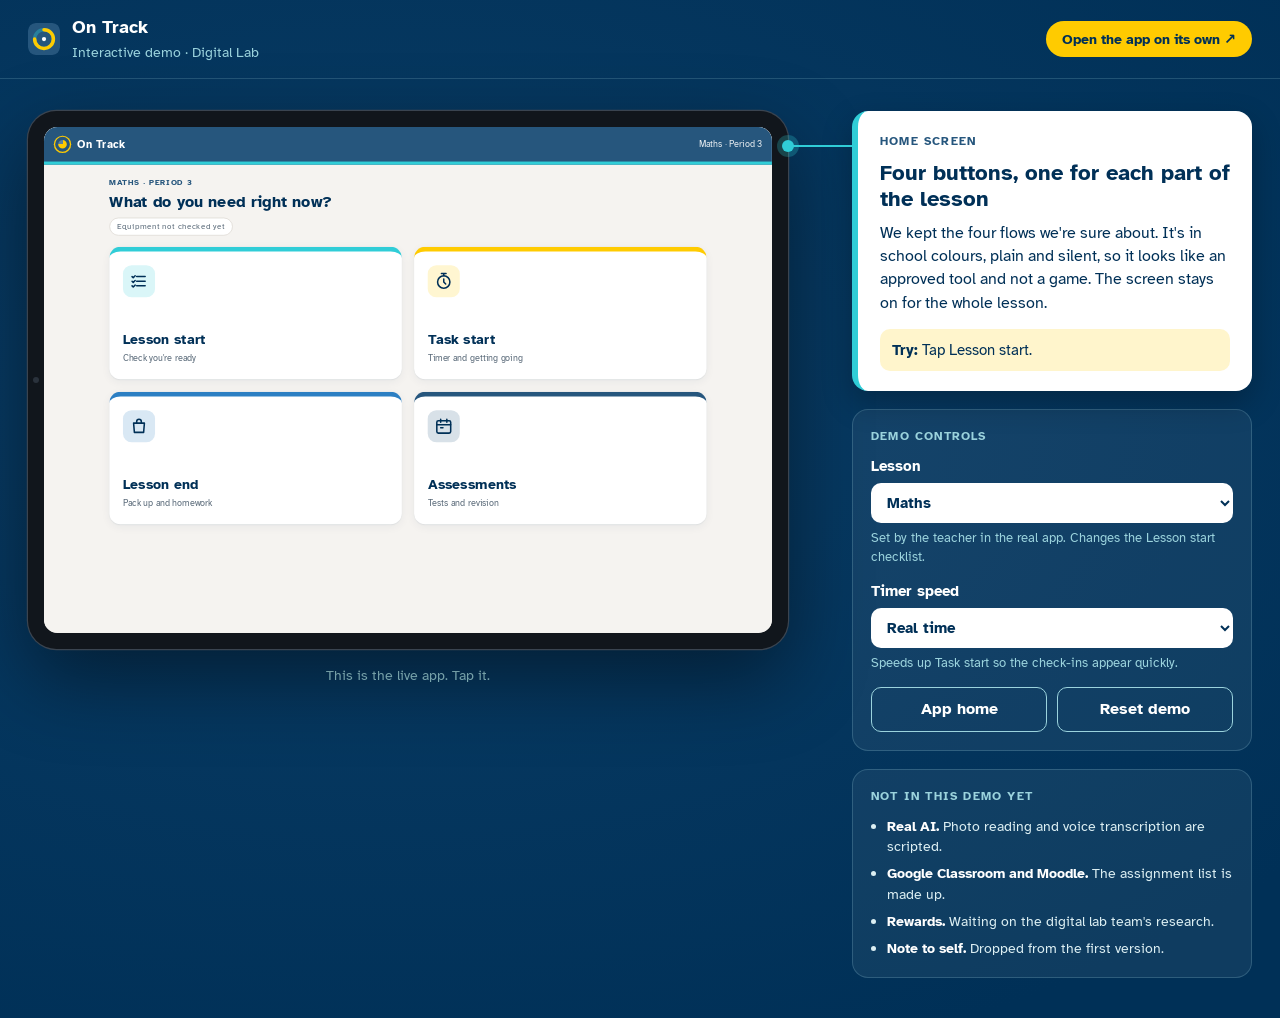
==== index.html @ 030838c4 "Presenter page: app on a landscape iPad with demo notes alongside Move the app to app/. The root pag" ====
<!doctype html>
<html lang="en">
<head>
  <meta charset="utf-8">
  <meta name="viewport" content="width=device-width, initial-scale=1">
  <title>On Track Demo</title>
  <meta name="description" content="Interactive demo of On Track, a classroom companion for students with executive function difficulties.">
  <meta name="theme-color" content="#003057">
  <link rel="icon" href="app/assets/icon.svg" type="image/svg+xml">
  <link rel="preconnect" href="https://fonts.googleapis.com">
  <link rel="preconnect" href="https://fonts.gstatic.com" crossorigin>
  <link href="https://fonts.googleapis.com/css2?family=Atkinson+Hyperlegible:wght@400;700&display=swap" rel="stylesheet">
  <link rel="stylesheet" href="demo.css">
</head>
<body>
  <header class="bar">
    <div class="bar-title">
      <img src="app/assets/icon.svg" alt="" width="32" height="32">
      <div>
        <strong>On Track</strong>
        <span>Interactive demo · Digital Lab</span>
      </div>
    </div>
    <a class="bar-link" href="app/" target="_blank" rel="noopener">Open the app on its own ↗</a>
  </header>

  <main class="stage">
    <section class="device-col" aria-label="The app, running on an iPad">
      <div class="ipad" id="ipad">
        <span class="ipad-cam" aria-hidden="true"></span>
        <div class="ipad-screen">
          <iframe id="app" src="app/" title="On Track app"></iframe>
        </div>
      </div>
      <p class="device-caption">This is the live app. Tap it.</p>
    </section>

    <aside class="panel" aria-label="Demo notes">
      <section class="callout" id="callout" aria-live="polite">
        <p class="callout-kicker" id="calloutKicker">Home</p>
        <h2 id="calloutTitle">Four buttons</h2>
        <p id="calloutBody"></p>
        <p class="callout-try" id="calloutTry" hidden><b>Try:</b> <span></span></p>
      </section>

      <section class="flow" id="flow" hidden>
        <p class="panel-label" id="flowLabel">Flow</p>
        <ol id="flowSteps"></ol>
      </section>

      <section class="controls">
        <p class="panel-label">Demo controls</p>
        <label>Lesson
          <select id="ctlSubject">
            <option value="maths">Maths</option>
            <option value="physics">Physics</option>
            <option value="geography">Geography</option>
          </select>
          <small>Set by the teacher in the real app. Changes the Lesson start checklist.</small>
        </label>
        <label>Timer speed
          <select id="ctlSpeed">
            <option value="1">Real time</option>
            <option value="10">10× faster</option>
            <option value="60">60× faster</option>
          </select>
          <small>Speeds up Task start so the check-ins appear quickly.</small>
        </label>
        <div class="ctl-btns">
          <button id="ctlHome">App home</button>
          <button id="ctlReset">Reset demo</button>
        </div>
      </section>

      <section class="out">
        <p class="panel-label">Not in this demo yet</p>
        <ul>
          <li><b>Real AI.</b> Photo reading and voice transcription are scripted.</li>
          <li><b>Google Classroom and Moodle.</b> The assignment list is made up.</li>
          <li><b>Rewards.</b> Waiting on the digital lab team's research.</li>
          <li><b>Note to self.</b> Dropped from the first version.</li>
        </ul>
      </section>
    </aside>
  </main>

  <script src="demo.js"></script>
</body>
</html>
---- demo.css ----
/* Presenter page: the iPad holds the app; everything else is demo info. */
:root {
  --teal: #30CDD7;
  --teal-light: #9BD3DD;
  --stone: #D7D2CB;
  --taupe: #A59C94;
  --navy: #003057;
  --blue: #26567D;
  --yellow: #FFCB00;

  --stage: #003057;
  --stage-2: #0A3D66;
  --card: #FFFFFF;
  --ink: #003057;
  --ink-muted: #4F6375;
  --on-stage: #FFFFFF;
  --on-stage-muted: #9BD3DD;

  /* iPad (landscape, 11") logical screen size */
  --screen-w: 1180;
  --screen-h: 820;
  --bezel: 26;
  --k: .6; /* scale, set by demo.js */
  --font: "Atkinson Hyperlegible", system-ui, -apple-system, "Segoe UI", sans-serif;
}

* { box-sizing: border-box; }
html, body { margin: 0; }
body {
  min-height: 100dvh;
  font-family: var(--font);
  background: radial-gradient(1200px 700px at 30% 40%, var(--stage-2), var(--stage));
  color: var(--on-stage);
  line-height: 1.45;
}
button, select { font: inherit; }

/* ---------- Top bar ---------- */
.bar {
  display: flex; align-items: center; justify-content: space-between; gap: 16px; flex-wrap: wrap;
  padding: 14px 28px;
  border-bottom: 1px solid rgba(155, 211, 221, .2);
}
.bar-title { display: flex; align-items: center; gap: 12px; }
.bar-title img { border-radius: 8px; }
.bar-title strong { display: block; font-size: 1.15rem; }
.bar-title span { font-size: .85rem; color: var(--on-stage-muted); }
.bar-link {
  color: var(--navy); background: var(--yellow); text-decoration: none; font-weight: 700;
  padding: 8px 16px; border-radius: 999px; font-size: .9rem;
}
.bar-link:focus-visible { outline: 3px solid var(--teal); outline-offset: 2px; }

/* ---------- Stage layout ---------- */
.stage {
  display: grid;
  grid-template-columns: minmax(0, 1fr) minmax(320px, 400px);
  gap: 64px;
  align-items: start;
  padding: 32px 28px 40px;
  max-width: 1720px;
  margin: 0 auto;
}

/* ---------- iPad ---------- */
.device-col { min-width: 0; display: grid; justify-items: center; }
.ipad {
  position: relative;
  width: calc((var(--screen-w) + 2 * var(--bezel)) * var(--k) * 1px);
  height: calc((var(--screen-h) + 2 * var(--bezel)) * var(--k) * 1px);
  padding: calc(var(--bezel) * var(--k) * 1px);
  background: #11161C;
  border-radius: calc(46 * var(--k) * 1px);
  box-shadow:
    0 0 0 calc(2 * var(--k) * 1px) #3A4450,
    0 30px 80px rgba(0, 0, 0, .45);
}
.ipad-cam {
  position: absolute; left: calc(var(--bezel) * var(--k) * .5px - 3px); top: 50%;
  width: 6px; height: 6px; margin-top: -3px; border-radius: 50%; background: #2A323C;
}
.ipad-screen {
  width: calc(var(--screen-w) * var(--k) * 1px);
  height: calc(var(--screen-h) * var(--k) * 1px);
  border-radius: calc(22 * var(--k) * 1px);
  overflow: hidden;
  background: #F5F3F0;
}
.ipad-screen iframe {
  display: block; border: 0;
  width: calc(var(--screen-w) * 1px);
  height: calc(var(--screen-h) * 1px);
  transform: scale(var(--k));
  transform-origin: 0 0;
}
.device-caption { margin: 16px 0 0; font-size: .9rem; color: var(--on-stage-muted); }

/* ---------- Panel ---------- */
.panel { display: grid; gap: 18px; min-width: 0; }
.panel-label {
  margin: 0 0 10px; font-size: .75rem; font-weight: 700; letter-spacing: .1em; text-transform: uppercase;
  color: var(--on-stage-muted);
}

/* The callout points back at the iPad */
.callout {
  position: relative;
  background: var(--card); color: var(--ink);
  border-radius: 16px; padding: 22px 22px 20px;
  border-left: 6px solid var(--teal);
  box-shadow: 0 12px 30px rgba(0, 0, 0, .25);
}
.callout::before {          /* connector line into the gap */
  content: ""; position: absolute; top: 34px; left: -70px; width: 64px; height: 2px;
  background: var(--teal);
}
.callout::after {           /* dot at the iPad end */
  content: ""; position: absolute; top: 29px; left: -76px; width: 12px; height: 12px; border-radius: 50%;
  background: var(--teal); box-shadow: 0 0 0 5px rgba(48, 205, 215, .25);
}
.callout.changed { animation: pop .35s ease; }
@keyframes pop { from { opacity: .3; transform: translateX(8px); } }
.callout-kicker {
  margin: 0 0 6px; font-size: .75rem; font-weight: 700; letter-spacing: .1em; text-transform: uppercase; color: var(--blue);
}
.callout h2 { margin: 0 0 10px; font-size: 1.35rem; line-height: 1.2; }
.callout p { margin: 0 0 10px; }
.callout p:last-child { margin-bottom: 0; }
.callout-try {
  margin-top: 14px !important; padding: 10px 12px; border-radius: 10px;
  background: #FFF5CC; font-size: .95rem;
}

.flow ol { list-style: none; margin: 0; padding: 0; display: grid; gap: 4px; counter-reset: s; }
.flow li {
  counter-increment: s;
  display: flex; align-items: center; gap: 10px;
  padding: 6px 10px; border-radius: 8px; font-size: .92rem; color: var(--on-stage-muted);
}
.flow li::before {
  content: counter(s); flex: none; width: 22px; height: 22px; border-radius: 50%;
  display: grid; place-items: center; font-size: .75rem; font-weight: 700;
  border: 1.5px solid currentColor;
}
.flow li.done { color: rgba(255, 255, 255, .55); }
.flow li.on { background: rgba(48, 205, 215, .16); color: #fff; font-weight: 700; }
.flow li.on::before { background: var(--teal); border-color: var(--teal); color: var(--navy); }

.controls, .out {
  background: rgba(255, 255, 255, .06); border: 1px solid rgba(155, 211, 221, .22);
  border-radius: 16px; padding: 18px;
}
.controls label { display: grid; gap: 6px; margin-bottom: 14px; font-weight: 700; font-size: .95rem; }
.controls small { font-weight: 400; color: var(--on-stage-muted); font-size: .8rem; }
.controls select {
  padding: 10px 12px; border-radius: 10px; border: 0; background: #fff; color: var(--ink);
}
.ctl-btns { display: grid; grid-template-columns: 1fr 1fr; gap: 10px; }
.ctl-btns button {
  padding: 10px; border-radius: 10px; border: 1.5px solid var(--teal-light);
  background: transparent; color: #fff; font-weight: 700; cursor: pointer;
}
.ctl-btns button:hover { background: rgba(255, 255, 255, .08); }
.controls select:focus-visible, .ctl-btns button:focus-visible { outline: 3px solid var(--yellow); outline-offset: 2px; }

.out ul { margin: 0; padding-left: 1.1em; display: grid; gap: 6px; font-size: .9rem; color: #DCEFF3; }
.out b { color: #fff; }

/* ---------- Narrow screens: stack ---------- */
@media (max-width: 1100px) {
  .stage { grid-template-columns: minmax(0, 1fr); gap: 28px; padding: 20px 16px 32px; }
  .callout::before, .callout::after { display: none; }
  .bar { padding: 12px 16px; }
}
@media (prefers-reduced-motion: reduce) {
  .callout.changed { animation: none; }
}
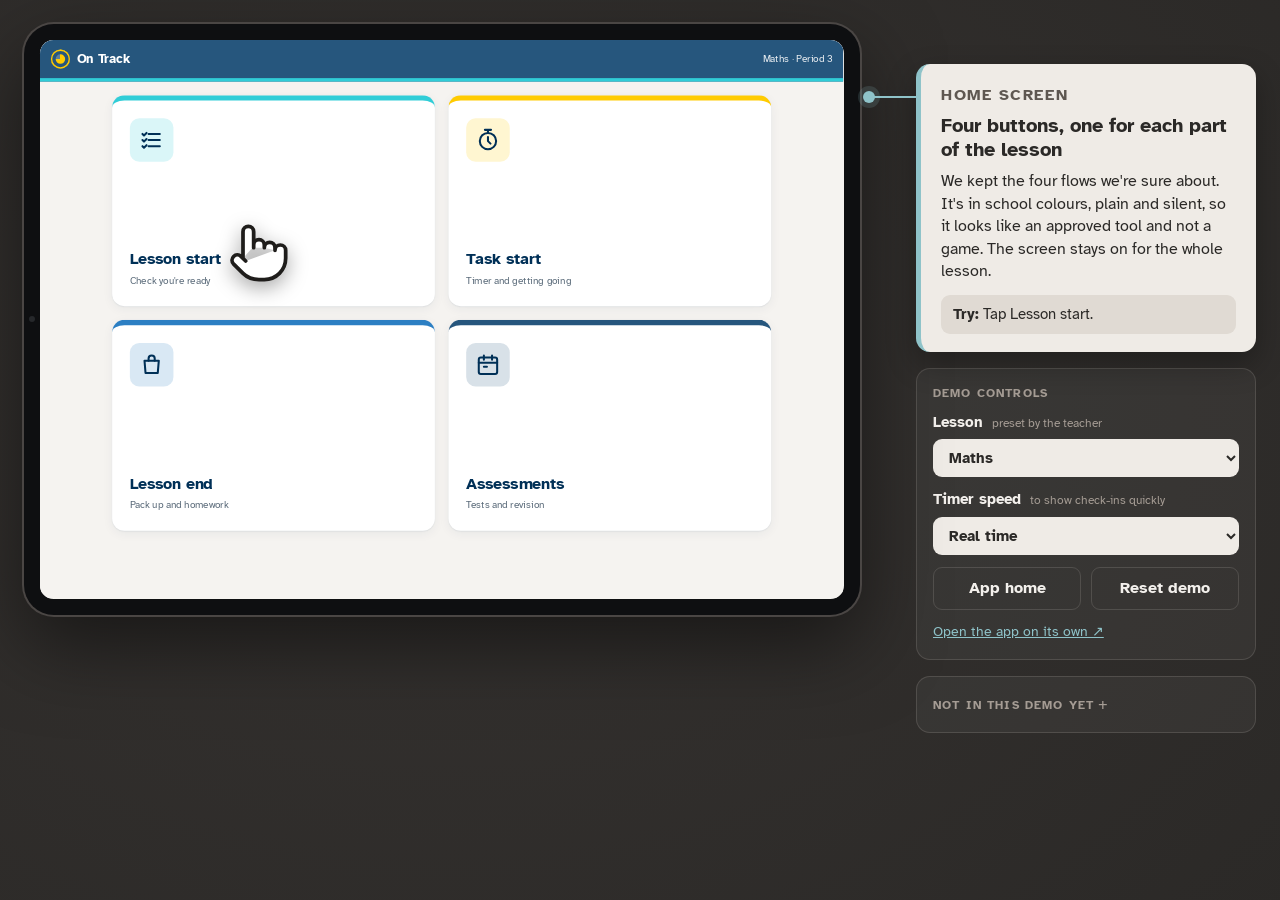
==== commit 89d56859: "Bigger iPad, grey presenter shell, pretend camera, pointing-hand hint - Presenter page: drop title b" ====
--- a/index.html
+++ b/index.html
@@ -5,7 +5,7 @@
   <meta name="viewport" content="width=device-width, initial-scale=1">
   <title>On Track Demo</title>
   <meta name="description" content="Interactive demo of On Track, a classroom companion for students with executive function difficulties.">
-  <meta name="theme-color" content="#003057">
+  <meta name="theme-color" content="#2B2927">
   <link rel="icon" href="app/assets/icon.svg" type="image/svg+xml">
   <link rel="preconnect" href="https://fonts.googleapis.com">
   <link rel="preconnect" href="https://fonts.gstatic.com" crossorigin>
@@ -13,26 +13,21 @@
   <link rel="stylesheet" href="demo.css">
 </head>
 <body>
-  <header class="bar">
-    <div class="bar-title">
-      <img src="app/assets/icon.svg" alt="" width="32" height="32">
-      <div>
-        <strong>On Track</strong>
-        <span>Interactive demo · Digital Lab</span>
-      </div>
-    </div>
-    <a class="bar-link" href="app/" target="_blank" rel="noopener">Open the app on its own ↗</a>
-  </header>
-
   <main class="stage">
-    <section class="device-col" aria-label="The app, running on an iPad">
+    <section class="device-col" aria-label="The On Track app, running on an iPad">
       <div class="ipad" id="ipad">
         <span class="ipad-cam" aria-hidden="true"></span>
         <div class="ipad-screen">
           <iframe id="app" src="app/" title="On Track app"></iframe>
         </div>
+        <div class="hand" id="hand" hidden aria-hidden="true">
+          <span class="hand-ripple"></span>
+          <svg viewBox="0 0 24 24" width="64" height="64">
+            <path d="M22 14a8 8 0 0 1-8 8M18 11v-1a2 2 0 0 0-4 0M14 10V9a2 2 0 0 0-4 0v1M10 9.5V4a2 2 0 0 0-4 0v10M18 11a2 2 0 1 1 4 0v3a8 8 0 0 1-8 8h-2c-2.8 0-4.5-.86-5.99-2.34l-3.6-3.6a2 2 0 0 1 2.83-2.82L7 15"
+                  fill="#fff" stroke="#1F1D1B" stroke-width="1.4" stroke-linecap="round" stroke-linejoin="round"/>
+          </svg>
+        </div>
       </div>
-      <p class="device-caption">This is the live app. Tap it.</p>
     </section>
 
     <aside class="panel" aria-label="Demo notes">
@@ -48,39 +43,38 @@
         <ol id="flowSteps"></ol>
       </section>
 
-      <section class="controls">
+      <section class="box controls">
         <p class="panel-label">Demo controls</p>
-        <label>Lesson
+        <label>Lesson <small>preset by the teacher</small>
           <select id="ctlSubject">
             <option value="maths">Maths</option>
             <option value="physics">Physics</option>
             <option value="geography">Geography</option>
           </select>
-          <small>Set by the teacher in the real app. Changes the Lesson start checklist.</small>
         </label>
-        <label>Timer speed
+        <label>Timer speed <small>to show check-ins quickly</small>
           <select id="ctlSpeed">
             <option value="1">Real time</option>
             <option value="10">10× faster</option>
             <option value="60">60× faster</option>
           </select>
-          <small>Speeds up Task start so the check-ins appear quickly.</small>
         </label>
         <div class="ctl-btns">
           <button id="ctlHome">App home</button>
           <button id="ctlReset">Reset demo</button>
         </div>
+        <a class="ctl-link" href="app/" target="_blank" rel="noopener">Open the app on its own ↗</a>
       </section>
 
-      <section class="out">
-        <p class="panel-label">Not in this demo yet</p>
+      <details class="box out">
+        <summary><span class="panel-label">Not in this demo yet</span></summary>
         <ul>
           <li><b>Real AI.</b> Photo reading and voice transcription are scripted.</li>
           <li><b>Google Classroom and Moodle.</b> The assignment list is made up.</li>
           <li><b>Rewards.</b> Waiting on the digital lab team's research.</li>
           <li><b>Note to self.</b> Dropped from the first version.</li>
         </ul>
-      </section>
+      </details>
     </aside>
   </main>
 
--- a/demo.css
+++ b/demo.css
@@ -1,26 +1,24 @@
-/* Presenter page: the iPad holds the app; everything else is demo info. */
+/* Presenter page. Everything outside the iPad is warm grey with one muted
+ * accent, so the app's own colours are the only strong colour on screen. */
 :root {
-  --teal: #30CDD7;
-  --teal-light: #9BD3DD;
-  --stone: #D7D2CB;
-  --taupe: #A59C94;
-  --navy: #003057;
-  --blue: #26567D;
-  --yellow: #FFCB00;
+  --bg: #2B2927;
+  --bg-2: #353230;
+  --box: rgba(255, 255, 255, .045);
+  --box-line: rgba(215, 210, 203, .16);
+  --text: #D7D2CB;           /* palette stone */
+  --text-muted: #A59C94;     /* palette taupe */
+  --text-strong: #F3F0EC;
+  --card: #EFEBE6;
+  --ink: #2B2927;
+  --ink-muted: #5E5751;
+  --accent: #8FC3C9;         /* muted teal */
+  --accent-soft: rgba(143, 195, 201, .16);
 
-  --stage: #003057;
-  --stage-2: #0A3D66;
-  --card: #FFFFFF;
-  --ink: #003057;
-  --ink-muted: #4F6375;
-  --on-stage: #FFFFFF;
-  --on-stage-muted: #9BD3DD;
-
-  /* iPad (landscape, 11") logical screen size */
   --screen-w: 1180;
   --screen-h: 820;
-  --bezel: 26;
-  --k: .6; /* scale, set by demo.js */
+  --bezel: 24;
+  --k: .6;                   /* set by demo.js */
+  --gap: 56px;
   --font: "Atkinson Hyperlegible", system-ui, -apple-system, "Segoe UI", sans-serif;
 }
 
@@ -29,37 +27,21 @@
 body {
   min-height: 100dvh;
   font-family: var(--font);
-  background: radial-gradient(1200px 700px at 30% 40%, var(--stage-2), var(--stage));
-  color: var(--on-stage);
+  background: radial-gradient(1100px 800px at 35% 45%, var(--bg-2), var(--bg));
+  color: var(--text);
   line-height: 1.45;
 }
 button, select { font: inherit; }
 
-/* ---------- Top bar ---------- */
-.bar {
-  display: flex; align-items: center; justify-content: space-between; gap: 16px; flex-wrap: wrap;
-  padding: 14px 28px;
-  border-bottom: 1px solid rgba(155, 211, 221, .2);
-}
-.bar-title { display: flex; align-items: center; gap: 12px; }
-.bar-title img { border-radius: 8px; }
-.bar-title strong { display: block; font-size: 1.15rem; }
-.bar-title span { font-size: .85rem; color: var(--on-stage-muted); }
-.bar-link {
-  color: var(--navy); background: var(--yellow); text-decoration: none; font-weight: 700;
-  padding: 8px 16px; border-radius: 999px; font-size: .9rem;
-}
-.bar-link:focus-visible { outline: 3px solid var(--teal); outline-offset: 2px; }
-
-/* ---------- Stage layout ---------- */
+/* ---------- Layout ---------- */
 .stage {
   display: grid;
-  grid-template-columns: minmax(0, 1fr) minmax(320px, 400px);
-  gap: 64px;
+  grid-template-columns: auto minmax(280px, 340px);
+  justify-content: center;
+  gap: var(--gap);
   align-items: start;
-  padding: 32px 28px 40px;
-  max-width: 1720px;
-  margin: 0 auto;
+  padding: 24px;
+  min-height: 100dvh;
 }
 
 /* ---------- iPad ---------- */
@@ -69,20 +51,18 @@
   width: calc((var(--screen-w) + 2 * var(--bezel)) * var(--k) * 1px);
   height: calc((var(--screen-h) + 2 * var(--bezel)) * var(--k) * 1px);
   padding: calc(var(--bezel) * var(--k) * 1px);
-  background: #11161C;
-  border-radius: calc(46 * var(--k) * 1px);
-  box-shadow:
-    0 0 0 calc(2 * var(--k) * 1px) #3A4450,
-    0 30px 80px rgba(0, 0, 0, .45);
+  background: #0E0F11;
+  border-radius: calc(44 * var(--k) * 1px);
+  box-shadow: 0 0 0 2px #4A4644, 0 30px 80px rgba(0, 0, 0, .5);
 }
 .ipad-cam {
   position: absolute; left: calc(var(--bezel) * var(--k) * .5px - 3px); top: 50%;
-  width: 6px; height: 6px; margin-top: -3px; border-radius: 50%; background: #2A323C;
+  width: 6px; height: 6px; margin-top: -3px; border-radius: 50%; background: #26282B;
 }
 .ipad-screen {
   width: calc(var(--screen-w) * var(--k) * 1px);
   height: calc(var(--screen-h) * var(--k) * 1px);
-  border-radius: calc(22 * var(--k) * 1px);
+  border-radius: calc(20 * var(--k) * 1px);
   overflow: hidden;
   background: #F5F3F0;
 }
@@ -93,85 +73,118 @@
   transform: scale(var(--k));
   transform-origin: 0 0;
 }
-.device-caption { margin: 16px 0 0; font-size: .9rem; color: var(--on-stage-muted); }
+
+/* ---------- Pointing hand (first-run hint) ---------- */
+.hand {
+  position: absolute; z-index: 2; pointer-events: none;
+  width: 64px; height: 64px;
+  /* fingertip sits at (8, 2) of the 24-unit icon */
+  margin: -5px 0 0 -21px;
+  animation: hand-in .5s ease both;
+}
+.hand svg { display: block; filter: drop-shadow(0 6px 10px rgba(0, 0, 0, .35)); animation: tap 1.6s ease-in-out .5s infinite; }
+.hand-ripple {
+  position: absolute; left: 21px; top: 5px; width: 0; height: 0;
+}
+.hand-ripple::before {
+  content: ""; position: absolute; left: -22px; top: -22px; width: 44px; height: 44px; border-radius: 50%;
+  border: 3px solid rgba(255, 255, 255, .9); box-shadow: 0 0 0 2px rgba(0, 0, 0, .15);
+  opacity: 0; animation: ripple 1.6s ease-out .5s infinite;
+}
+@keyframes hand-in { from { opacity: 0; transform: translate(30px, 40px); } }
+@keyframes tap {
+  0%, 100% { transform: translate(0, 14px); }
+  40% { transform: translate(0, 0) scale(.96); }
+  55% { transform: translate(0, 2px); }
+}
+@keyframes ripple {
+  0%, 35% { opacity: 0; transform: scale(.4); }
+  45% { opacity: 1; }
+  100% { opacity: 0; transform: scale(1.5); }
+}
 
 /* ---------- Panel ---------- */
-.panel { display: grid; gap: 18px; min-width: 0; }
+.panel { display: grid; gap: 16px; min-width: 0; padding-top: 40px; }
 .panel-label {
-  margin: 0 0 10px; font-size: .75rem; font-weight: 700; letter-spacing: .1em; text-transform: uppercase;
-  color: var(--on-stage-muted);
+  margin: 0 0 10px; font-size: .72rem; font-weight: 700; letter-spacing: .1em; text-transform: uppercase;
+  color: var(--text-muted);
 }
 
-/* The callout points back at the iPad */
 .callout {
   position: relative;
   background: var(--card); color: var(--ink);
-  border-radius: 16px; padding: 22px 22px 20px;
-  border-left: 6px solid var(--teal);
-  box-shadow: 0 12px 30px rgba(0, 0, 0, .25);
+  border-radius: 14px; padding: 20px 20px 18px;
+  border-left: 5px solid var(--accent);
+  box-shadow: 0 12px 30px rgba(0, 0, 0, .3);
 }
-.callout::before {          /* connector line into the gap */
-  content: ""; position: absolute; top: 34px; left: -70px; width: 64px; height: 2px;
-  background: var(--teal);
+.callout::before {
+  content: ""; position: absolute; top: 32px; right: 100%; width: calc(var(--gap) - 4px); height: 2px;
+  background: var(--accent);
 }
-.callout::after {           /* dot at the iPad end */
-  content: ""; position: absolute; top: 29px; left: -76px; width: 12px; height: 12px; border-radius: 50%;
-  background: var(--teal); box-shadow: 0 0 0 5px rgba(48, 205, 215, .25);
+.callout::after {
+  content: ""; position: absolute; top: 27px; right: calc(100% + var(--gap) - 10px); width: 12px; height: 12px; border-radius: 50%;
+  background: var(--accent); box-shadow: 0 0 0 5px var(--accent-soft);
 }
 .callout.changed { animation: pop .35s ease; }
 @keyframes pop { from { opacity: .3; transform: translateX(8px); } }
 .callout-kicker {
-  margin: 0 0 6px; font-size: .75rem; font-weight: 700; letter-spacing: .1em; text-transform: uppercase; color: var(--blue);
+  margin: 0 0 6px; font-size: .72rem; font-weight: 700; letter-spacing: .1em; text-transform: uppercase; color: var(--ink-muted);
 }
-.callout h2 { margin: 0 0 10px; font-size: 1.35rem; line-height: 1.2; }
-.callout p { margin: 0 0 10px; }
+.callout h2 { margin: 0 0 8px; font-size: 1.25rem; line-height: 1.2; }
+.callout p { margin: 0 0 8px; font-size: .97rem; }
 .callout p:last-child { margin-bottom: 0; }
 .callout-try {
-  margin-top: 14px !important; padding: 10px 12px; border-radius: 10px;
-  background: #FFF5CC; font-size: .95rem;
+  margin-top: 12px !important; padding: 9px 12px; border-radius: 9px;
+  background: #E0DAD3; font-size: .92rem !important;
 }
 
-.flow ol { list-style: none; margin: 0; padding: 0; display: grid; gap: 4px; counter-reset: s; }
+.flow ol { list-style: none; margin: 0; padding: 0; display: grid; gap: 0; counter-reset: s; }
 .flow li {
   counter-increment: s;
   display: flex; align-items: center; gap: 10px;
-  padding: 6px 10px; border-radius: 8px; font-size: .92rem; color: var(--on-stage-muted);
+  padding: 3px 10px; border-radius: 8px; font-size: .88rem; color: var(--text-muted);
 }
 .flow li::before {
-  content: counter(s); flex: none; width: 22px; height: 22px; border-radius: 50%;
-  display: grid; place-items: center; font-size: .75rem; font-weight: 700;
+  content: counter(s); flex: none; width: 21px; height: 21px; border-radius: 50%;
+  display: grid; place-items: center; font-size: .72rem; font-weight: 700;
   border: 1.5px solid currentColor;
 }
-.flow li.done { color: rgba(255, 255, 255, .55); }
-.flow li.on { background: rgba(48, 205, 215, .16); color: #fff; font-weight: 700; }
-.flow li.on::before { background: var(--teal); border-color: var(--teal); color: var(--navy); }
+.flow li.done { color: #7C746D; }
+.flow li.on { background: var(--accent-soft); color: var(--text-strong); font-weight: 700; }
+.flow li.on::before { background: var(--accent); border-color: var(--accent); color: var(--ink); }
 
-.controls, .out {
-  background: rgba(255, 255, 255, .06); border: 1px solid rgba(155, 211, 221, .22);
-  border-radius: 16px; padding: 18px;
-}
-.controls label { display: grid; gap: 6px; margin-bottom: 14px; font-weight: 700; font-size: .95rem; }
-.controls small { font-weight: 400; color: var(--on-stage-muted); font-size: .8rem; }
+.box { background: var(--box); border: 1px solid var(--box-line); border-radius: 14px; padding: 16px; }
+.controls label { display: block;  margin-bottom: 12px; font-weight: 700; font-size: .92rem; color: var(--text-strong); }
+.controls small { font-weight: 400; color: var(--text-muted); font-size: .78rem; margin-left: 4px; }
 .controls select {
-  padding: 10px 12px; border-radius: 10px; border: 0; background: #fff; color: var(--ink);
+  display: block; width: 100%; margin-top: 6px; padding: 9px 12px; border-radius: 9px; border: 0; background: var(--card); color: var(--ink);
 }
 .ctl-btns { display: grid; grid-template-columns: 1fr 1fr; gap: 10px; }
 .ctl-btns button {
-  padding: 10px; border-radius: 10px; border: 1.5px solid var(--teal-light);
-  background: transparent; color: #fff; font-weight: 700; cursor: pointer;
+  padding: 9px; border-radius: 9px; border: 1.5px solid var(--box-line);
+  background: transparent; color: var(--text-strong); font-weight: 700; cursor: pointer;
 }
-.ctl-btns button:hover { background: rgba(255, 255, 255, .08); }
-.controls select:focus-visible, .ctl-btns button:focus-visible { outline: 3px solid var(--yellow); outline-offset: 2px; }
+.ctl-btns button:hover { background: rgba(255, 255, 255, .06); }
+.ctl-link { display: inline-block; margin-top: 12px; color: var(--accent); font-size: .88rem; }
+.controls select:focus-visible, .ctl-btns button:focus-visible, .ctl-link:focus-visible {
+  outline: 3px solid var(--accent); outline-offset: 2px;
+}
 
-.out ul { margin: 0; padding-left: 1.1em; display: grid; gap: 6px; font-size: .9rem; color: #DCEFF3; }
-.out b { color: #fff; }
+.out summary { cursor: pointer; list-style: none; }
+.out summary::-webkit-details-marker { display: none; }
+.out summary .panel-label { display: inline; }
+.out summary::after { content: " +"; color: var(--text-muted); }
+.out[open] summary::after { content: " −"; }
+.out[open] ul { margin-top: 10px; }
+.out ul { margin: 0; padding-left: 1.1em; display: grid; gap: 5px; font-size: .86rem; color: var(--text-muted); }
+.out b { color: var(--text); }
 
 /* ---------- Narrow screens: stack ---------- */
 @media (max-width: 1100px) {
-  .stage { grid-template-columns: minmax(0, 1fr); gap: 28px; padding: 20px 16px 32px; }
+  .stage { grid-template-columns: minmax(0, 1fr); gap: 24px; padding: 16px; }
   .callout::before, .callout::after { display: none; }
-  .bar { padding: 12px 16px; }
+  .panel { padding-top: 0; }
 }
 @media (prefers-reduced-motion: reduce) {
-  .callout.changed { animation: none; }
+  .callout.changed, .hand, .hand svg, .hand-ripple::before { animation: none; }
 }
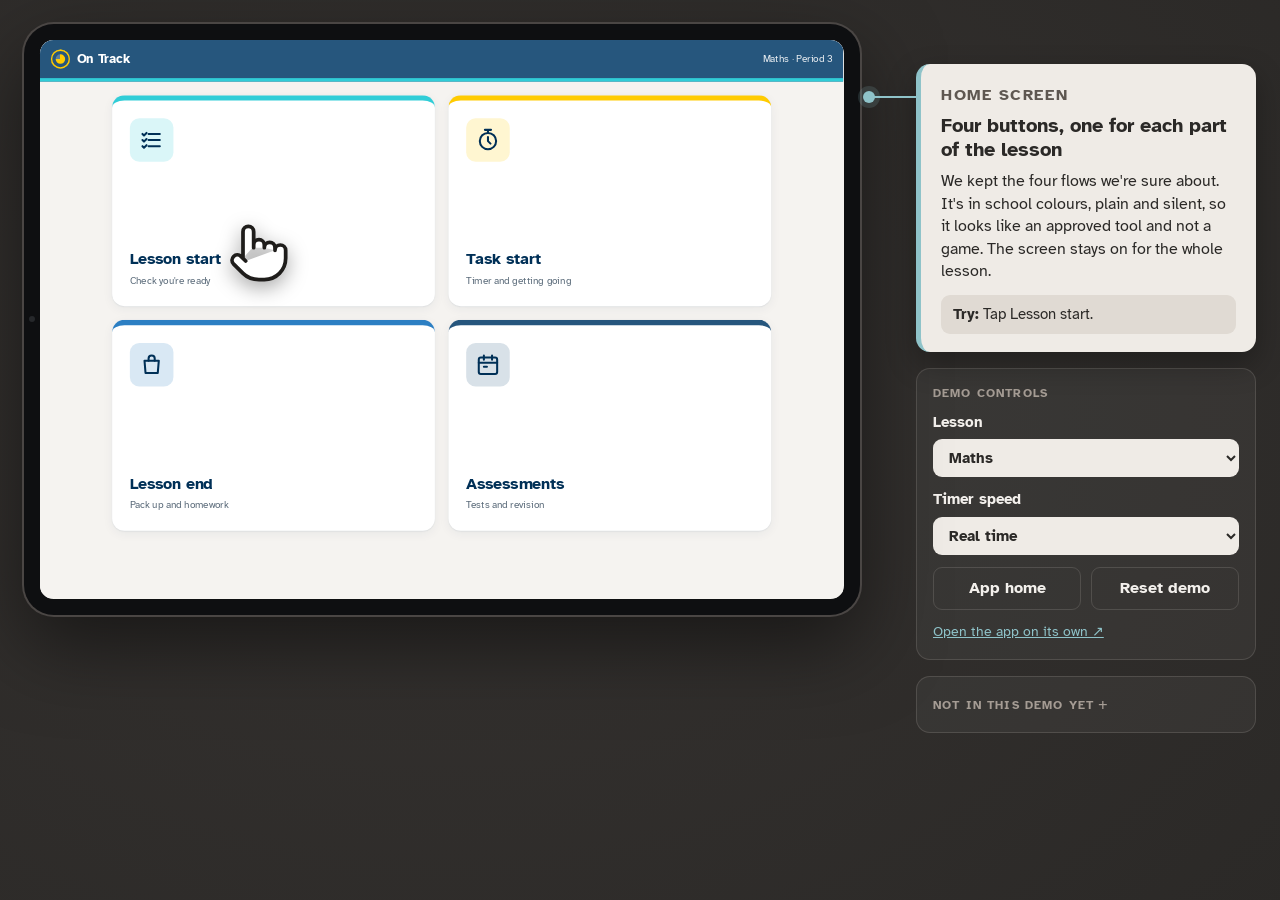
==== commit ad008117: "Trim demo control hints; lesson comes from the school timetable Co-Authored-By: Claude Opus 5.5 <nor" ====
--- a/index.html
+++ b/index.html
@@ -45,14 +45,14 @@
 
       <section class="box controls">
         <p class="panel-label">Demo controls</p>
-        <label>Lesson <small>preset by the teacher</small>
+        <label>Lesson
           <select id="ctlSubject">
             <option value="maths">Maths</option>
             <option value="physics">Physics</option>
             <option value="geography">Geography</option>
           </select>
         </label>
-        <label>Timer speed <small>to show check-ins quickly</small>
+        <label>Timer speed
           <select id="ctlSpeed">
             <option value="1">Real time</option>
             <option value="10">10× faster</option>
--- a/demo.css
+++ b/demo.css
@@ -155,7 +155,6 @@
 
 .box { background: var(--box); border: 1px solid var(--box-line); border-radius: 14px; padding: 16px; }
 .controls label { display: block;  margin-bottom: 12px; font-weight: 700; font-size: .92rem; color: var(--text-strong); }
-.controls small { font-weight: 400; color: var(--text-muted); font-size: .78rem; margin-left: 4px; }
 .controls select {
   display: block; width: 100%; margin-top: 6px; padding: 9px 12px; border-radius: 9px; border: 0; background: var(--card); color: var(--ink);
 }
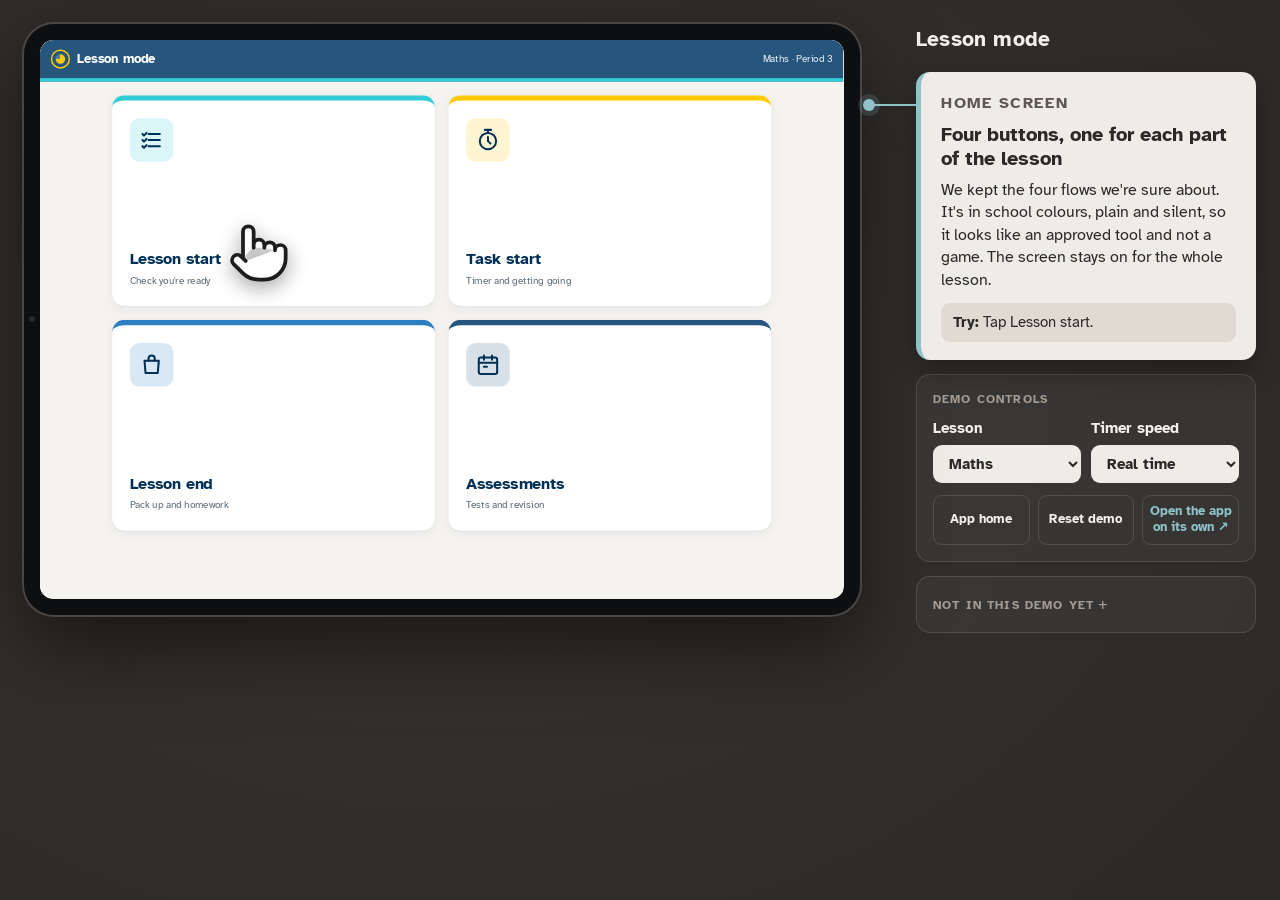
==== commit 57d98db9: "Title the demo Lesson mode; fit demo controls on one screen Co-Authored-By: Claude Opus 5.5 <noreply" ====
--- a/index.html
+++ b/index.html
@@ -3,8 +3,8 @@
 <head>
   <meta charset="utf-8">
   <meta name="viewport" content="width=device-width, initial-scale=1">
-  <title>On Track Demo</title>
-  <meta name="description" content="Interactive demo of On Track, a classroom companion for students with executive function difficulties.">
+  <title>Lesson mode demo</title>
+  <meta name="description" content="Interactive demo of Lesson mode, a classroom companion for students with executive function difficulties.">
   <meta name="theme-color" content="#2B2927">
   <link rel="icon" href="app/assets/icon.svg" type="image/svg+xml">
   <link rel="preconnect" href="https://fonts.googleapis.com">
@@ -14,11 +14,11 @@
 </head>
 <body>
   <main class="stage">
-    <section class="device-col" aria-label="The On Track app, running on an iPad">
+    <section class="device-col" aria-label="The Lesson mode app, running on an iPad">
       <div class="ipad" id="ipad">
         <span class="ipad-cam" aria-hidden="true"></span>
         <div class="ipad-screen">
-          <iframe id="app" src="app/" title="On Track app"></iframe>
+          <iframe id="app" src="app/" title="Lesson mode app"></iframe>
         </div>
         <div class="hand" id="hand" hidden aria-hidden="true">
           <span class="hand-ripple"></span>
@@ -31,6 +31,7 @@
     </section>
 
     <aside class="panel" aria-label="Demo notes">
+      <h1 class="panel-title">Lesson mode</h1>
       <section class="callout" id="callout" aria-live="polite">
         <p class="callout-kicker" id="calloutKicker">Home</p>
         <h2 id="calloutTitle">Four buttons</h2>
@@ -45,6 +46,7 @@
 
       <section class="box controls">
         <p class="panel-label">Demo controls</p>
+        <div class="ctl-row">
         <label>Lesson
           <select id="ctlSubject">
             <option value="maths">Maths</option>
@@ -59,11 +61,12 @@
             <option value="60">60× faster</option>
           </select>
         </label>
+        </div>
         <div class="ctl-btns">
           <button id="ctlHome">App home</button>
           <button id="ctlReset">Reset demo</button>
+          <a href="app/" target="_blank" rel="noopener">Open the app on its own ↗</a>
         </div>
-        <a class="ctl-link" href="app/" target="_blank" rel="noopener">Open the app on its own ↗</a>
       </section>
 
       <details class="box out">
--- a/demo.css
+++ b/demo.css
@@ -104,7 +104,8 @@
 }
 
 /* ---------- Panel ---------- */
-.panel { display: grid; gap: 16px; min-width: 0; padding-top: 40px; }
+.panel { display: grid; gap: 14px; min-width: 0; }
+.panel-title { margin: 0 0 4px; font-size: 1.3rem; color: var(--text-strong); letter-spacing: .01em; }
 .panel-label {
   margin: 0 0 10px; font-size: .72rem; font-weight: 700; letter-spacing: .1em; text-transform: uppercase;
   color: var(--text-muted);
@@ -154,18 +155,21 @@
 .flow li.on::before { background: var(--accent); border-color: var(--accent); color: var(--ink); }
 
 .box { background: var(--box); border: 1px solid var(--box-line); border-radius: 14px; padding: 16px; }
-.controls label { display: block;  margin-bottom: 12px; font-weight: 700; font-size: .92rem; color: var(--text-strong); }
+.ctl-row { display: grid; grid-template-columns: 1fr 1fr; gap: 10px; margin-bottom: 12px; }
+.controls label { display: block;  margin: 0; font-weight: 700; font-size: .92rem; color: var(--text-strong); }
 .controls select {
   display: block; width: 100%; margin-top: 6px; padding: 9px 12px; border-radius: 9px; border: 0; background: var(--card); color: var(--ink);
 }
-.ctl-btns { display: grid; grid-template-columns: 1fr 1fr; gap: 10px; }
-.ctl-btns button {
-  padding: 9px; border-radius: 9px; border: 1.5px solid var(--box-line);
-  background: transparent; color: var(--text-strong); font-weight: 700; cursor: pointer;
+.ctl-btns { display: grid; grid-template-columns: 1fr 1fr 1fr; gap: 8px; }
+.ctl-btns button, .ctl-btns a {
+  display: grid; place-items: center; text-align: center;
+  padding: 8px 6px; border-radius: 9px; border: 1.5px solid var(--box-line);
+  background: transparent; color: var(--text-strong); font-weight: 700; font-size: .82rem; line-height: 1.2;
+  cursor: pointer; text-decoration: none;
 }
-.ctl-btns button:hover { background: rgba(255, 255, 255, .06); }
-.ctl-link { display: inline-block; margin-top: 12px; color: var(--accent); font-size: .88rem; }
-.controls select:focus-visible, .ctl-btns button:focus-visible, .ctl-link:focus-visible {
+.ctl-btns a { color: var(--accent); }
+.ctl-btns button:hover, .ctl-btns a:hover { background: rgba(255, 255, 255, .06); }
+.controls select:focus-visible, .ctl-btns button:focus-visible, .ctl-btns a:focus-visible {
   outline: 3px solid var(--accent); outline-offset: 2px;
 }
 
@@ -182,7 +186,6 @@
 @media (max-width: 1100px) {
   .stage { grid-template-columns: minmax(0, 1fr); gap: 24px; padding: 16px; }
   .callout::before, .callout::after { display: none; }
-  .panel { padding-top: 0; }
 }
 @media (prefers-reduced-motion: reduce) {
   .callout.changed, .hand, .hand svg, .hand-ripple::before { animation: none; }
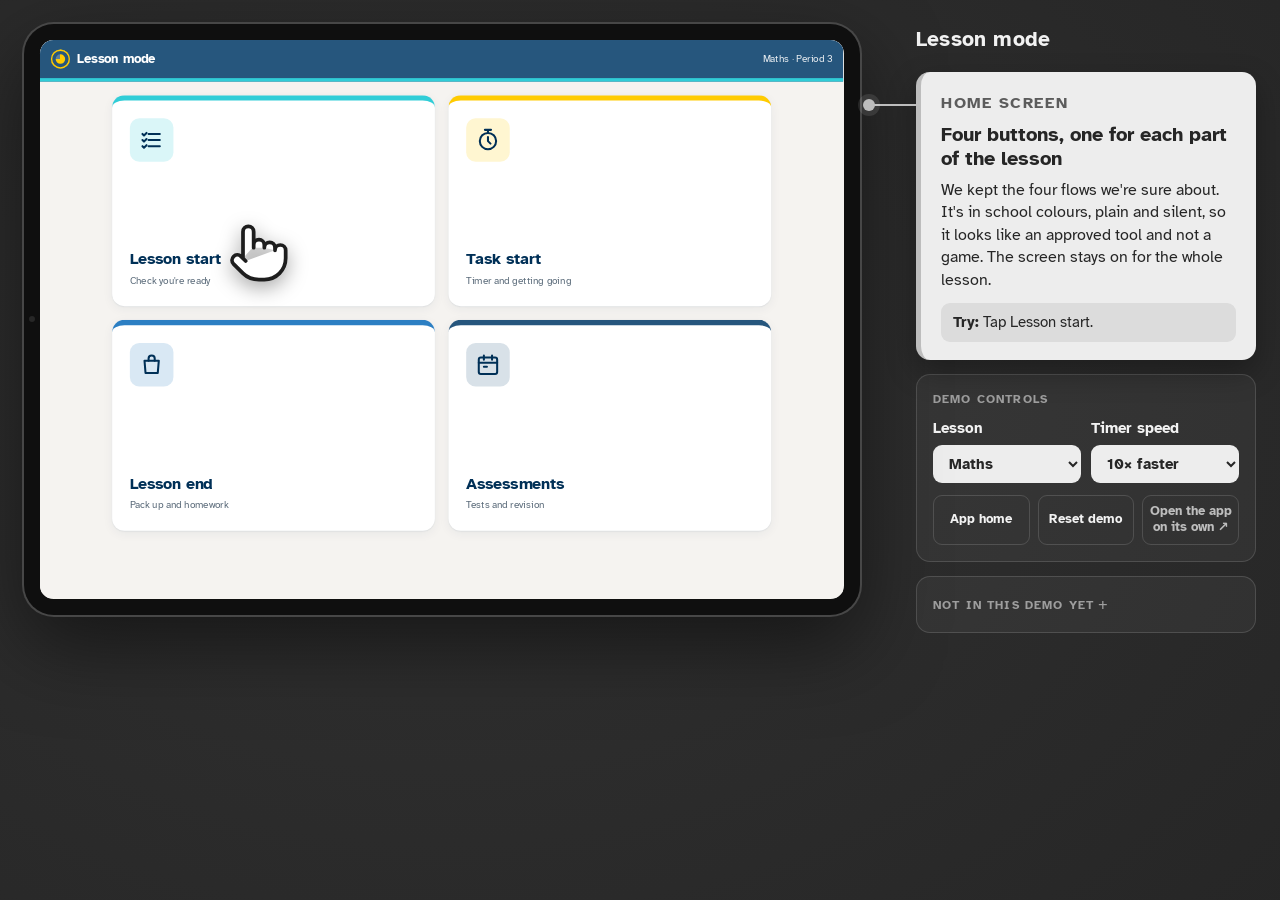
==== commit 500ed2aa: "Neutral grey presenter shell (warm via ?tone=warm); 10x timer by default in the demo Co-Authored-By:" ====
--- a/index.html
+++ b/index.html
@@ -24,7 +24,7 @@
           <span class="hand-ripple"></span>
           <svg viewBox="0 0 24 24" width="64" height="64">
             <path d="M22 14a8 8 0 0 1-8 8M18 11v-1a2 2 0 0 0-4 0M14 10V9a2 2 0 0 0-4 0v1M10 9.5V4a2 2 0 0 0-4 0v10M18 11a2 2 0 1 1 4 0v3a8 8 0 0 1-8 8h-2c-2.8 0-4.5-.86-5.99-2.34l-3.6-3.6a2 2 0 0 1 2.83-2.82L7 15"
-                  fill="#fff" stroke="#1F1D1B" stroke-width="1.4" stroke-linecap="round" stroke-linejoin="round"/>
+                  fill="#fff" stroke="#1E1E1E" stroke-width="1.4" stroke-linecap="round" stroke-linejoin="round"/>
           </svg>
         </div>
       </div>
--- a/demo.css
+++ b/demo.css
@@ -1,18 +1,22 @@
-/* Presenter page. Everything outside the iPad is warm grey with one muted
- * accent, so the app's own colours are the only strong colour on screen. */
+/* Presenter page. Everything outside the iPad is neutral grey (no hue at
+ * all), so the app's own colours are the only colour on screen.
+ * Add ?tone=warm to the URL for the warm-grey + muted-teal version. */
 :root {
-  --bg: #2B2927;
-  --bg-2: #353230;
+  --bg: #262626;
+  --bg-2: #313131;
   --box: rgba(255, 255, 255, .045);
-  --box-line: rgba(215, 210, 203, .16);
-  --text: #D7D2CB;           /* palette stone */
-  --text-muted: #A59C94;     /* palette taupe */
-  --text-strong: #F3F0EC;
-  --card: #EFEBE6;
-  --ink: #2B2927;
-  --ink-muted: #5E5751;
-  --accent: #8FC3C9;         /* muted teal */
-  --accent-soft: rgba(143, 195, 201, .16);
+  --box-line: rgba(255, 255, 255, .14);
+  --text: #D4D4D4;
+  --text-muted: #9E9E9E;
+  --text-strong: #F2F2F2;
+  --card: #EDEDED;
+  --ink: #262626;
+  --ink-muted: #5C5C5C;
+  --try: #DCDCDC;
+  --done: #757575;
+  --rim: #474747;
+  --accent: #BDBDBD;
+  --accent-soft: rgba(255, 255, 255, .1);
 
   --screen-w: 1180;
   --screen-h: 820;
@@ -20,6 +24,14 @@
   --k: .6;                   /* set by demo.js */
   --gap: 56px;
   --font: "Atkinson Hyperlegible", system-ui, -apple-system, "Segoe UI", sans-serif;
+}
+:root.warm {
+  --bg: #2B2927; --bg-2: #353230;
+  --box-line: rgba(215, 210, 203, .16);
+  --text: #D7D2CB; --text-muted: #A59C94; --text-strong: #F3F0EC;
+  --card: #EFEBE6; --ink: #2B2927; --ink-muted: #5E5751;
+  --try: #E0DAD3; --done: #7C746D; --rim: #4A4644;
+  --accent: #8FC3C9; --accent-soft: rgba(143, 195, 201, .16);
 }
 
 * { box-sizing: border-box; }
@@ -51,13 +63,13 @@
   width: calc((var(--screen-w) + 2 * var(--bezel)) * var(--k) * 1px);
   height: calc((var(--screen-h) + 2 * var(--bezel)) * var(--k) * 1px);
   padding: calc(var(--bezel) * var(--k) * 1px);
-  background: #0E0F11;
+  background: #0F0F0F;
   border-radius: calc(44 * var(--k) * 1px);
-  box-shadow: 0 0 0 2px #4A4644, 0 30px 80px rgba(0, 0, 0, .5);
+  box-shadow: 0 0 0 2px var(--rim), 0 30px 80px rgba(0, 0, 0, .5);
 }
 .ipad-cam {
   position: absolute; left: calc(var(--bezel) * var(--k) * .5px - 3px); top: 50%;
-  width: 6px; height: 6px; margin-top: -3px; border-radius: 50%; background: #26282B;
+  width: 6px; height: 6px; margin-top: -3px; border-radius: 50%; background: #272727;
 }
 .ipad-screen {
   width: calc(var(--screen-w) * var(--k) * 1px);
@@ -136,7 +148,7 @@
 .callout p:last-child { margin-bottom: 0; }
 .callout-try {
   margin-top: 12px !important; padding: 9px 12px; border-radius: 9px;
-  background: #E0DAD3; font-size: .92rem !important;
+  background: var(--try); font-size: .92rem !important;
 }
 
 .flow ol { list-style: none; margin: 0; padding: 0; display: grid; gap: 0; counter-reset: s; }
@@ -150,7 +162,7 @@
   display: grid; place-items: center; font-size: .72rem; font-weight: 700;
   border: 1.5px solid currentColor;
 }
-.flow li.done { color: #7C746D; }
+.flow li.done { color: var(--done); }
 .flow li.on { background: var(--accent-soft); color: var(--text-strong); font-weight: 700; }
 .flow li.on::before { background: var(--accent); border-color: var(--accent); color: var(--ink); }
 
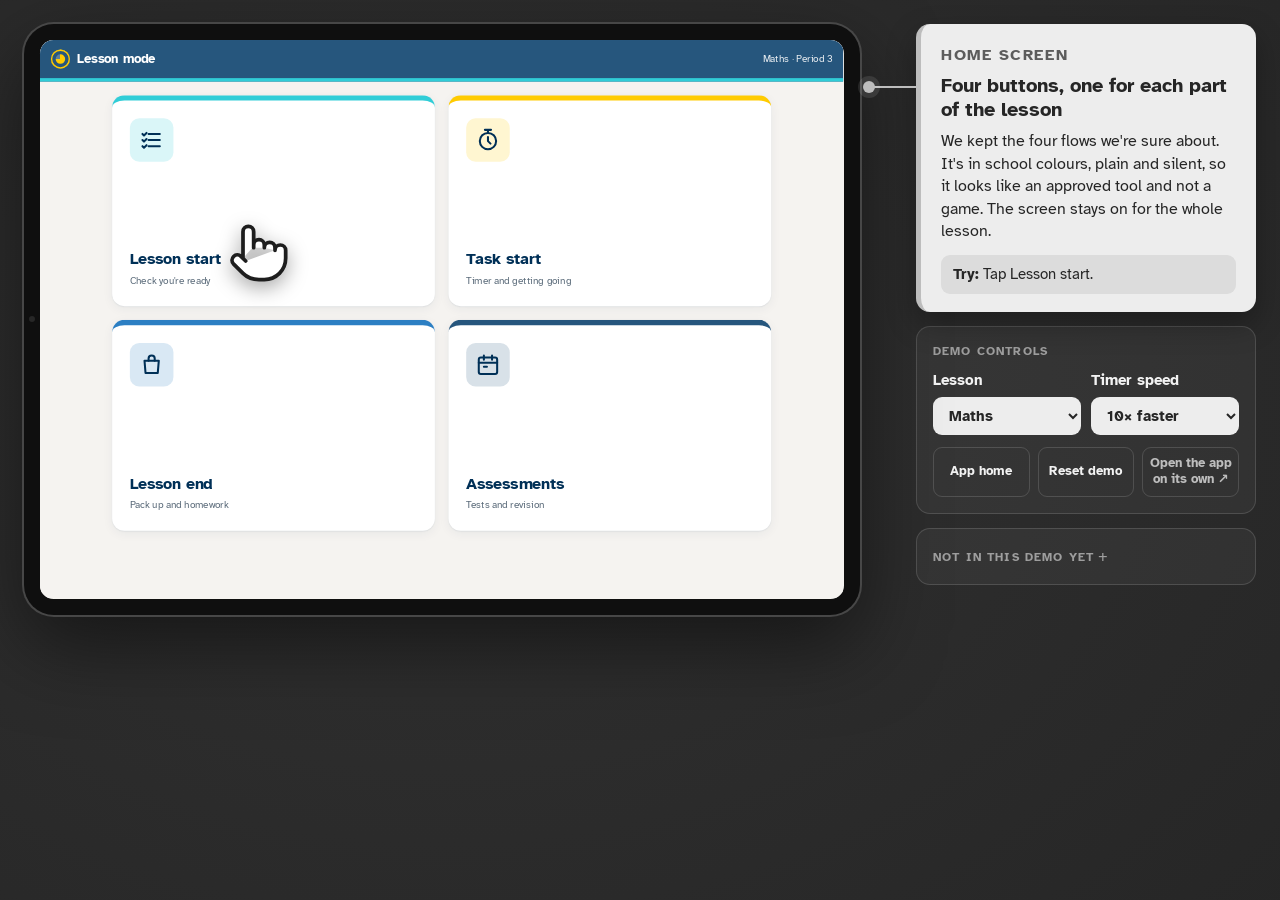
==== commit 8fa7d51b: "Remove shell title to free vertical space Co-Authored-By: Claude Opus 5.5 <noreply@anthropic.com>" ====
--- a/index.html
+++ b/index.html
@@ -31,7 +31,6 @@
     </section>
 
     <aside class="panel" aria-label="Demo notes">
-      <h1 class="panel-title">Lesson mode</h1>
       <section class="callout" id="callout" aria-live="polite">
         <p class="callout-kicker" id="calloutKicker">Home</p>
         <h2 id="calloutTitle">Four buttons</h2>
--- a/demo.css
+++ b/demo.css
@@ -117,7 +117,6 @@
 
 /* ---------- Panel ---------- */
 .panel { display: grid; gap: 14px; min-width: 0; }
-.panel-title { margin: 0 0 4px; font-size: 1.3rem; color: var(--text-strong); letter-spacing: .01em; }
 .panel-label {
   margin: 0 0 10px; font-size: .72rem; font-weight: 700; letter-spacing: .1em; text-transform: uppercase;
   color: var(--text-muted);
@@ -131,11 +130,11 @@
   box-shadow: 0 12px 30px rgba(0, 0, 0, .3);
 }
 .callout::before {
-  content: ""; position: absolute; top: 32px; right: 100%; width: calc(var(--gap) - 4px); height: 2px;
+  content: ""; position: absolute; top: 62px; right: 100%; width: calc(var(--gap) - 4px); height: 2px;
   background: var(--accent);
 }
 .callout::after {
-  content: ""; position: absolute; top: 27px; right: calc(100% + var(--gap) - 10px); width: 12px; height: 12px; border-radius: 50%;
+  content: ""; position: absolute; top: 57px; right: calc(100% + var(--gap) - 10px); width: 12px; height: 12px; border-radius: 50%;
   background: var(--accent); box-shadow: 0 0 0 5px var(--accent-soft);
 }
 .callout.changed { animation: pop .35s ease; }
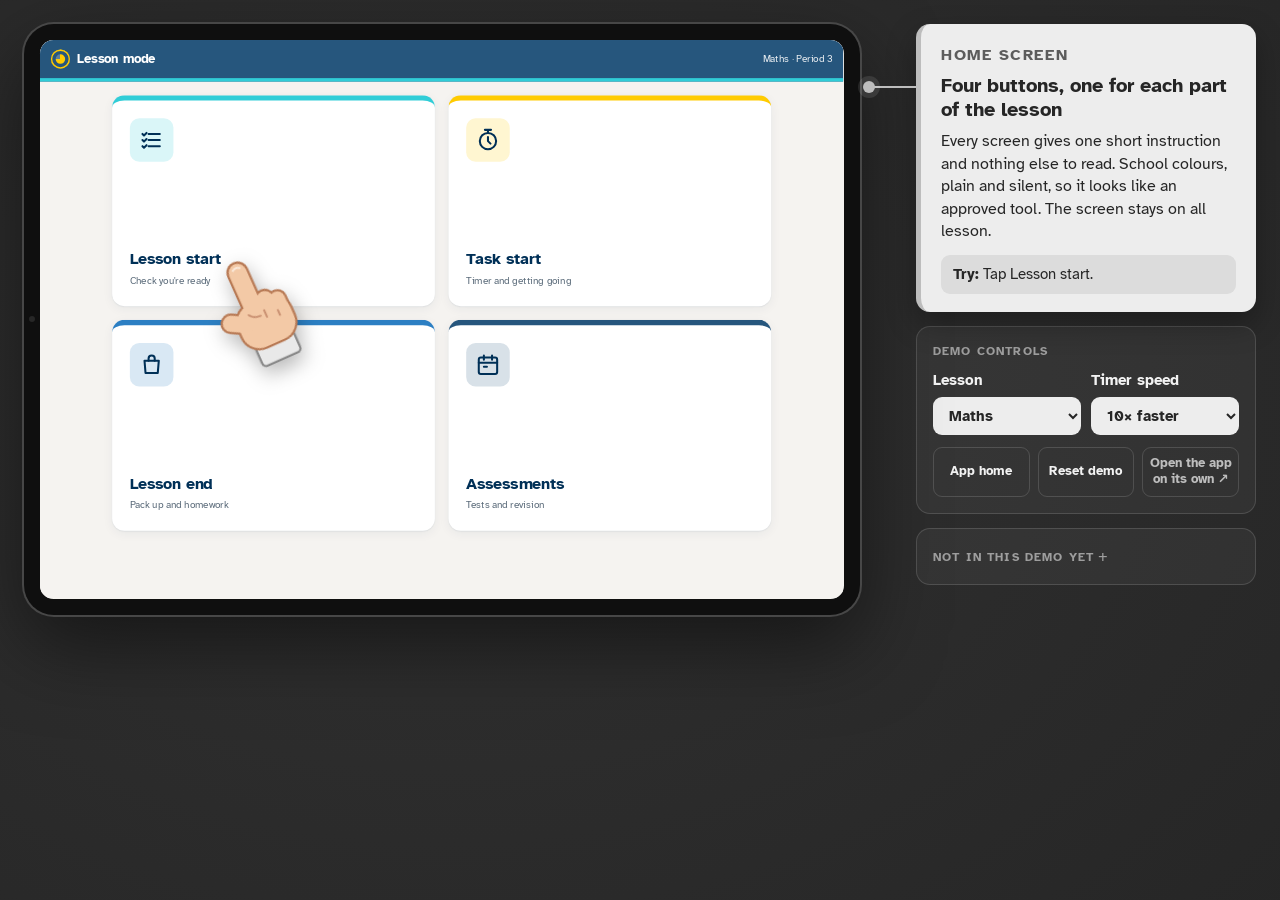
==== commit 0eaff4c3: "Flesh-coloured pointing hand with a gentle point animation Co-Authored-By: Claude Opus 5.5 <noreply@" ====
--- a/index.html
+++ b/index.html
@@ -21,10 +21,22 @@
           <iframe id="app" src="app/" title="Lesson mode app"></iframe>
         </div>
         <div class="hand" id="hand" hidden aria-hidden="true">
-          <span class="hand-ripple"></span>
-          <svg viewBox="0 0 24 24" width="64" height="64">
-            <path d="M22 14a8 8 0 0 1-8 8M18 11v-1a2 2 0 0 0-4 0M14 10V9a2 2 0 0 0-4 0v1M10 9.5V4a2 2 0 0 0-4 0v10M18 11a2 2 0 1 1 4 0v3a8 8 0 0 1-8 8h-2c-2.8 0-4.5-.86-5.99-2.34l-3.6-3.6a2 2 0 0 1 2.83-2.82L7 15"
-                  fill="#fff" stroke="#1E1E1E" stroke-width="1.4" stroke-linecap="round" stroke-linejoin="round"/>
+          <!-- Pointing hand, index finger up; fingertip at (48, 4) -->
+          <svg viewBox="0 0 100 124" width="90" height="112">
+            <defs>
+              <g id="handShape">
+                <rect x="38" y="4" width="20" height="62" rx="10"/>
+                <rect x="54" y="44" width="19" height="30" rx="9.5"/>
+                <rect x="68" y="50" width="17" height="28" rx="8.5"/>
+                <rect x="24" y="52" width="62" height="50" rx="20"/>
+                <rect x="8" y="58" width="36" height="18" rx="9" transform="rotate(28 26 67)"/>
+              </g>
+            </defs>
+            <rect x="32" y="96" width="46" height="26" rx="5" fill="#E9E9E9" stroke="#8A8A8A" stroke-width="2.5"/>
+            <use href="#handShape" fill="#B87A55" stroke="#B87A55" stroke-width="5" stroke-linejoin="round"/>
+            <use href="#handShape" fill="#F3C9A6"/>
+            <path d="M58 64 v8 M72 70 v6 M40 62 q4 6 12 6" fill="none" stroke="#C99071" stroke-width="2.2" stroke-linecap="round"/>
+            <path d="M44 10 q4 -3 8 0" fill="none" stroke="#fff" stroke-opacity=".55" stroke-width="2.5" stroke-linecap="round"/>
           </svg>
         </div>
       </div>
--- a/demo.css
+++ b/demo.css
@@ -87,32 +87,25 @@
 }
 
 /* ---------- Pointing hand (first-run hint) ---------- */
+/* SVG is 90x112; the fingertip is at (43.2, 3.6). The hand comes from the
+ * lower right, tilted so the finger points up-left at the button. */
 .hand {
   position: absolute; z-index: 2; pointer-events: none;
-  width: 64px; height: 64px;
-  /* fingertip sits at (8, 2) of the 24-unit icon */
-  margin: -5px 0 0 -21px;
-  animation: hand-in .5s ease both;
+  width: 90px; height: 112px;
+  margin: -3.6px 0 0 -43.2px;
+  animation: hand-in .8s ease both;
 }
-.hand svg { display: block; filter: drop-shadow(0 6px 10px rgba(0, 0, 0, .35)); animation: tap 1.6s ease-in-out .5s infinite; }
-.hand-ripple {
-  position: absolute; left: 21px; top: 5px; width: 0; height: 0;
+.hand svg {
+  display: block; overflow: visible;
+  transform-origin: 43.2px 3.6px;
+  filter: drop-shadow(0 8px 10px rgba(0, 0, 0, .28));
+  animation: point 2.4s ease-in-out .8s infinite;
+  transform: rotate(-24deg) translateY(14px);
 }
-.hand-ripple::before {
-  content: ""; position: absolute; left: -22px; top: -22px; width: 44px; height: 44px; border-radius: 50%;
-  border: 3px solid rgba(255, 255, 255, .9); box-shadow: 0 0 0 2px rgba(0, 0, 0, .15);
-  opacity: 0; animation: ripple 1.6s ease-out .5s infinite;
-}
-@keyframes hand-in { from { opacity: 0; transform: translate(30px, 40px); } }
-@keyframes tap {
-  0%, 100% { transform: translate(0, 14px); }
-  40% { transform: translate(0, 0) scale(.96); }
-  55% { transform: translate(0, 2px); }
-}
-@keyframes ripple {
-  0%, 35% { opacity: 0; transform: scale(.4); }
-  45% { opacity: 1; }
-  100% { opacity: 0; transform: scale(1.5); }
+@keyframes hand-in { from { opacity: 0; transform: translate(40px, 50px); } }
+@keyframes point {
+  0%, 100% { transform: rotate(-24deg) translateY(14px); }
+  50% { transform: rotate(-24deg) translateY(3px); }
 }
 
 /* ---------- Panel ---------- */
@@ -199,5 +192,5 @@
   .callout::before, .callout::after { display: none; }
 }
 @media (prefers-reduced-motion: reduce) {
-  .callout.changed, .hand, .hand svg, .hand-ripple::before { animation: none; }
+  .callout.changed, .hand, .hand svg { animation: none; }
 }
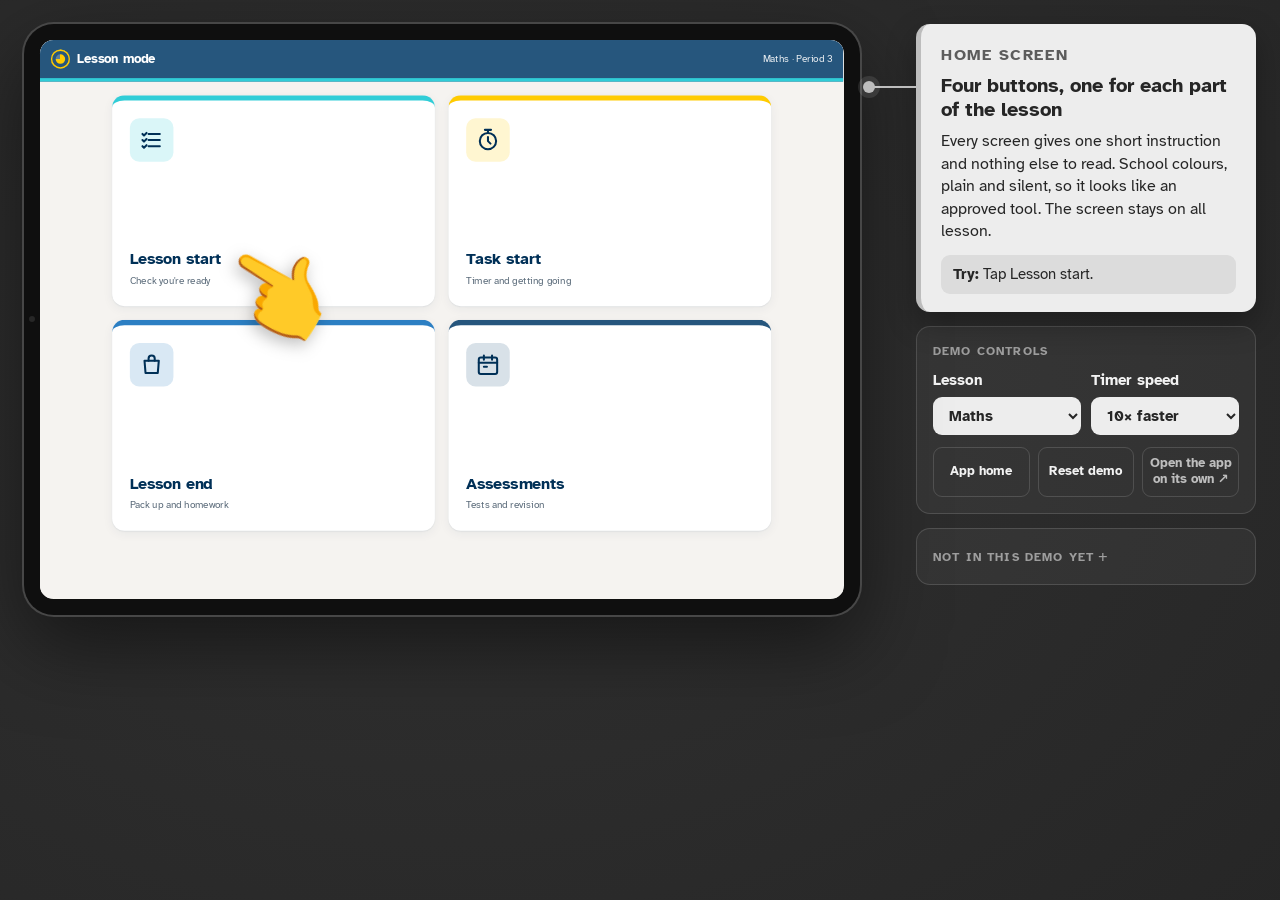
==== commit 25999232: "Use hand.png for the pointing hint, tilted at the button and drifting towards/away Co-Authored-By: C" ====
--- a/index.html
+++ b/index.html
@@ -21,23 +21,7 @@
           <iframe id="app" src="app/" title="Lesson mode app"></iframe>
         </div>
         <div class="hand" id="hand" hidden aria-hidden="true">
-          <!-- Pointing hand, index finger up; fingertip at (48, 4) -->
-          <svg viewBox="0 0 100 124" width="90" height="112">
-            <defs>
-              <g id="handShape">
-                <rect x="38" y="4" width="20" height="62" rx="10"/>
-                <rect x="54" y="44" width="19" height="30" rx="9.5"/>
-                <rect x="68" y="50" width="17" height="28" rx="8.5"/>
-                <rect x="24" y="52" width="62" height="50" rx="20"/>
-                <rect x="8" y="58" width="36" height="18" rx="9" transform="rotate(28 26 67)"/>
-              </g>
-            </defs>
-            <rect x="32" y="96" width="46" height="26" rx="5" fill="#E9E9E9" stroke="#8A8A8A" stroke-width="2.5"/>
-            <use href="#handShape" fill="#B87A55" stroke="#B87A55" stroke-width="5" stroke-linejoin="round"/>
-            <use href="#handShape" fill="#F3C9A6"/>
-            <path d="M58 64 v8 M72 70 v6 M40 62 q4 6 12 6" fill="none" stroke="#C99071" stroke-width="2.2" stroke-linecap="round"/>
-            <path d="M44 10 q4 -3 8 0" fill="none" stroke="#fff" stroke-opacity=".55" stroke-width="2.5" stroke-linecap="round"/>
-          </svg>
+          <img src="demo-assets/hand.png" width="100" height="82" alt="">
         </div>
       </div>
     </section>
--- a/demo.css
+++ b/demo.css
@@ -87,25 +87,26 @@
 }
 
 /* ---------- Pointing hand (first-run hint) ---------- */
-/* SVG is 90x112; the fingertip is at (43.2, 3.6). The hand comes from the
- * lower right, tilted so the finger points up-left at the button. */
+/* hand.png is shown at 100x82, pointing left; the fingertip is at (4, 34).
+ * It is tilted 30deg so it points up-left at the button from the lower right,
+ * and drifts along the finger's line: towards the button, then away. */
 .hand {
   position: absolute; z-index: 2; pointer-events: none;
-  width: 90px; height: 112px;
-  margin: -3.6px 0 0 -43.2px;
+  width: 100px; height: 82px;
+  margin: -34px 0 0 -4px;
   animation: hand-in .8s ease both;
 }
-.hand svg {
-  display: block; overflow: visible;
-  transform-origin: 43.2px 3.6px;
-  filter: drop-shadow(0 8px 10px rgba(0, 0, 0, .28));
-  animation: point 2.4s ease-in-out .8s infinite;
-  transform: rotate(-24deg) translateY(14px);
+.hand img {
+  display: block; width: 100px; height: 82px;
+  transform-origin: 4px 34px;
+  transform: rotate(30deg) translateX(16px);
+  filter: drop-shadow(0 6px 8px rgba(0, 0, 0, .25));
+  animation: point 2.6s ease-in-out .8s infinite;
 }
-@keyframes hand-in { from { opacity: 0; transform: translate(40px, 50px); } }
+@keyframes hand-in { from { opacity: 0; } }
 @keyframes point {
-  0%, 100% { transform: rotate(-24deg) translateY(14px); }
-  50% { transform: rotate(-24deg) translateY(3px); }
+  0%, 100% { transform: rotate(30deg) translateX(16px); }
+  50% { transform: rotate(30deg) translateX(3px); }
 }
 
 /* ---------- Panel ---------- */
@@ -192,5 +193,5 @@
   .callout::before, .callout::after { display: none; }
 }
 @media (prefers-reduced-motion: reduce) {
-  .callout.changed, .hand, .hand svg { animation: none; }
+  .callout.changed, .hand, .hand img { animation: none; }
 }
